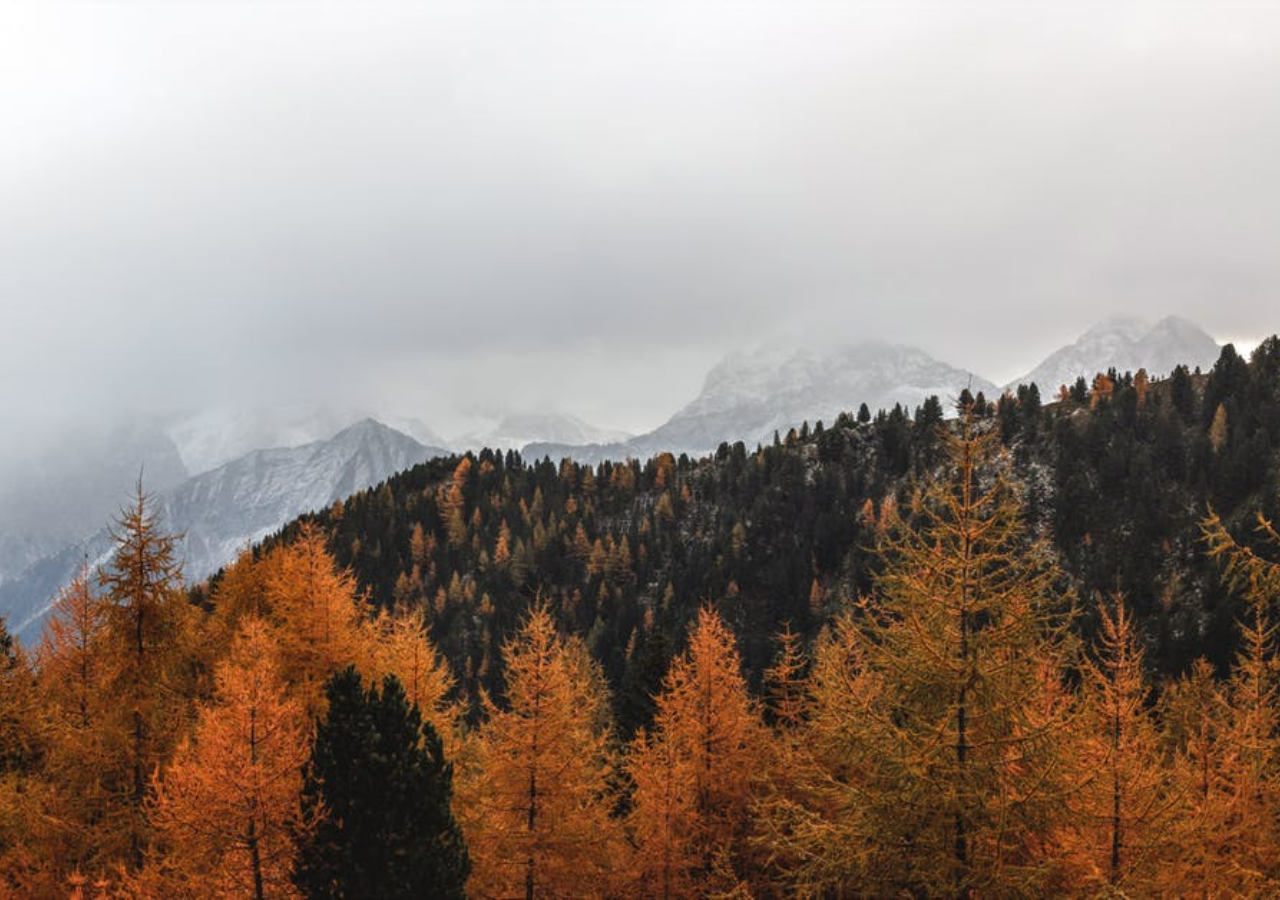
==== index.html @ baba93ec "First commit" ====
<!DOCTYPE html>
<html>
<head>

    <!-- Place all CSS for header in this file -->
    <link href='css\header.css' rel='stylesheet' type='text/css'>

    <!-- Place all CSS for the rest of the elements in this file -->
    <link href='css\index.css' rel='stylesheet' type='text/css'>

	<!-- Place all CSS for fonts in this file -->
    <link href='css\font.css' rel='stylesheet' type='text/css'>

</head>
<body>
    <div id="main-container-div">

        <div class="header">

        	<!-- Insert code for Sign Up, Sign In button here. Add code for "ScriBBler" heading and the sub-heading -->

        </div>
           
        <div class="postButtons">

        	<!-- Insert code for All Posts & Create Post button here -->

        </div>
    </div>

    <div>

    	<!-- Insert code for Sign In modal here -->

    </div>

    <div>

    	<!-- Insert code for Sign Up modal here -->

    </div>

    <div>

    	<!-- Insert code for Create Post modal here -->

    </div>

	<!-- Place all Javascript for header in this file -->
	<script src="js\header.js"></script>
	<!-- Place all Javascript for rest of the elements in this file -->
    <script src="js\index.js"></script>

</body>
</html>
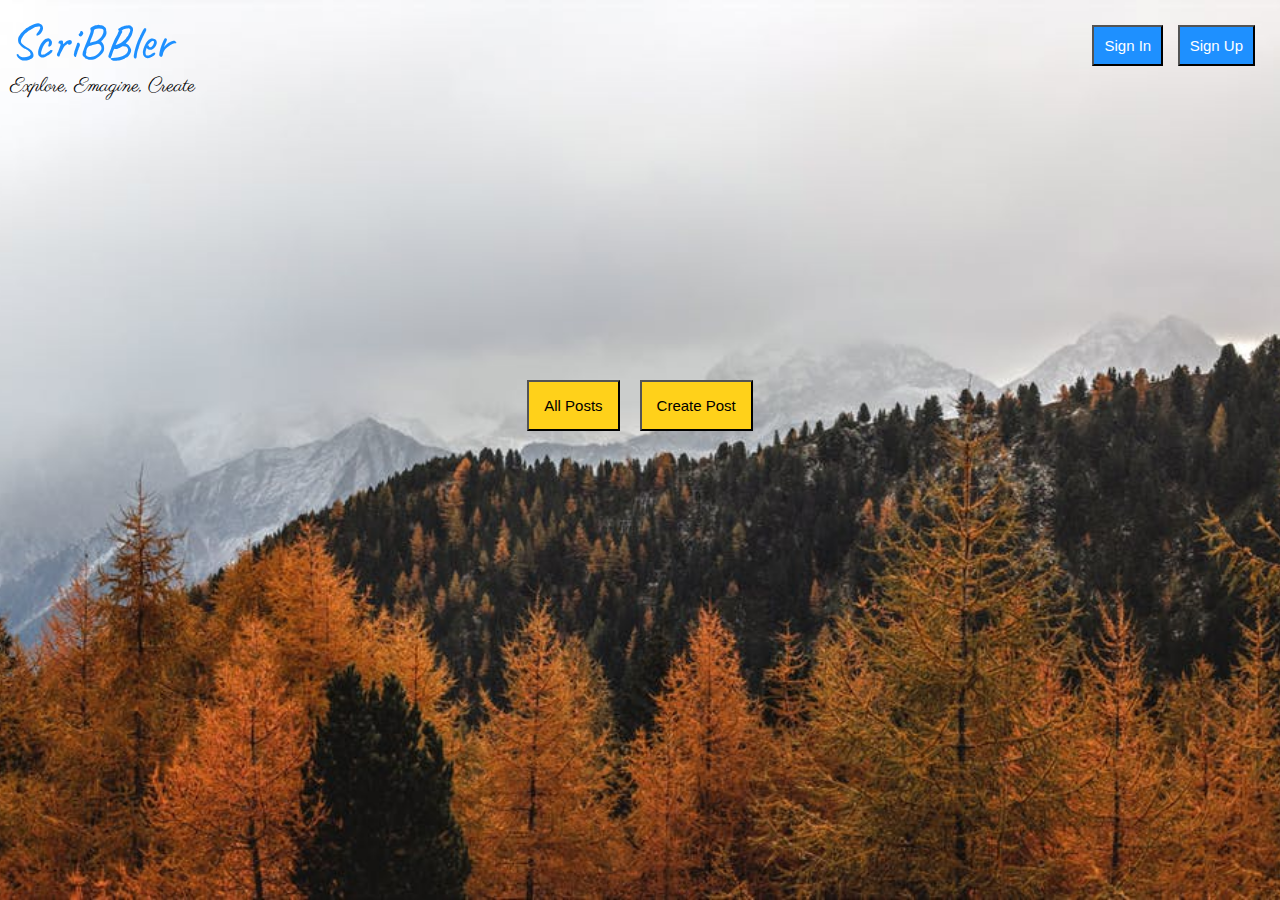
==== commit b356ba6e: "bloglist" ====
--- a/index.html
+++ b/index.html
@@ -1,7 +1,8 @@
 <!DOCTYPE html>
 <html>
 <head>
-
+    <meta charset="utf-8">
+    <meta name="viewport" content="width=device-width, initial-scale=1">
     <!-- Place all CSS for header in this file -->
     <link href='css\header.css' rel='stylesheet' type='text/css'>
 
@@ -10,20 +11,81 @@
 
 	<!-- Place all CSS for fonts in this file -->
     <link href='css\font.css' rel='stylesheet' type='text/css'>
-
+    <link rel="stylesheet" href="font-awesome-4.7.0/css/font-awesome.min.css">
+    <link href="https://fonts.googleapis.com/css?family=Caveat|Indie+Flower|Pacifico&display=swap" rel="stylesheet">
+    <link href="https://fonts.googleapis.com/css?family=Parisienne&display=swap" rel="stylesheet">
+    <style>
+    </style>
 </head>
 <body>
     <div id="main-container-div">
 
         <div class="header">
+        <div id="logo">
+            <p id="scribbler">ScriBBler</p>
+            <p id="tag">Explore, Emagine, Create</p>
+        </div>         
+        <div id="in_up">
+            <button id="in_modal">Sign In</button>
+            <button id="up_modal">Sign Up</button>
 
-        	<!-- Insert code for Sign Up, Sign In button here. Add code for "ScriBBler" heading and the sub-heading -->
+            <!-- sign up -->
+            <div id="sign_up_modal" class="modal">
+                <div class="modal-content">
+                  <div class="modal-header">
+                    <span class="close" id="close1">&times;</span>
+                    <h2>Get Started</h2>
+                  </div>
+                  <div class="modal-body">
+                    <form>
+                  <label>Full Name :</label>
+                  <input type="text" placeholder="e.g. Sameer Sharma" id="full_name">
+                  <label>Username :</label>
+                  <input type="text" placeholder="e.g. sameer@gmail.com" id="username">
+                  <label> Password :</label>
+                  <input type="password" placeholder="e.g. ***********" id="password">
+                     <label>Confirm Password :</label>
+                  <input type="password" placeholder="e.g. ***********" id="confirm_password"><br>
+                  <button type="submit" id="up_button">Sign Up</button><br>
+              
+              </form>
+                  </div>
+                </div>
+              
+              </div>
 
+              <!-- sign in -->
+              <div id="sign_in_modal" class="modal">
+                <div class="modal-content">
+                  <div class="modal-header">
+                    <span class="close" id="close2">&times;</span>
+                    <h2>Welcome Back!</h2>
+                  </div>
+                  <div class="modal-body">
+                    <form>
+                  <label>Username :</label>
+                  <input type="text" placeholder="e.g. sameer@gmail.com" id="username">
+                  <label> Password :</label>
+                  <input type="password" placeholder="e.g. ***********" id="password">
+                <br>
+                  <button type="submit" id="in_button">Sign In</button><br>
+              
+              </form>
+                  </div>
+                  <div class="modal-footer">
+                    <span>Not a member?</span><a href="#" id="nam">Sign Up</a>
+                  </div><br>
+                </div>
+              
+              </div>
+              
+        </div>
         </div>
            
         <div class="postButtons">
 
-        	<!-- Insert code for All Posts & Create Post button here -->
+        	<button id="all_post" class="post"><p>All Posts</p></button>
+            <button id="create_post" class="post"><p>Create Post</p></button>
 
         </div>
     </div>
